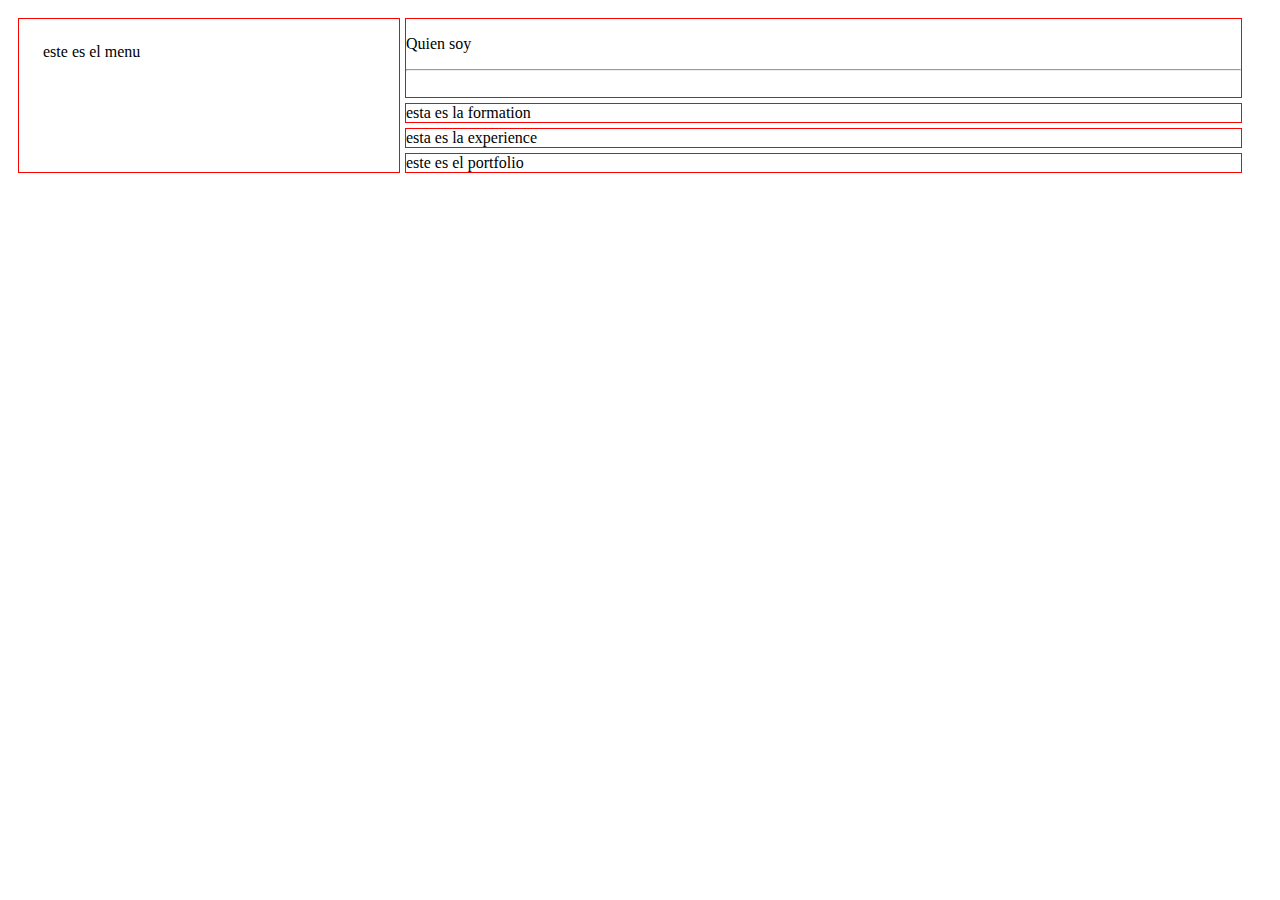
==== CV/index.html @ 35795596 "Inicio CV" ====
<!DOCTYPE html>
<html lang="en">
<head>
    <meta charset="UTF-8">
    <meta name="viewport" content="width=device-width, initial-scale=1.0">
    <meta http-equiv="X-UA-Compatible" content="ie=edge">
    <link rel="stylesheet" href="css/estilos.css">
    <title>Hoja de vida</title>
</head>
<body>
    <div class="container">
        <div class="item menu">este es el menu</div>
        <div class="item description">
            <p>Quien soy</p>
            <hr></br>
        </div>
        <div class="item formation">esta es la formation</div>
        <div class="item experience">esta es la experience</div>
        <div class="item portfolio">este es el portfolio</div>
    </div>
</body>
</html>
---- CV/css/estilos.css ----
.container {
    display: grid;
    grid-gap: 5px;
    height: 100hv;
    grid-template: "menu description description description"
                   "menu formation formation formation" 
                   "menu experience experience experience"
                   "menu portfolio portfolio portfolio";
    padding: 10px;
}

.menu {
    grid-area: menu;
    border: 1px solid red;
    padding: 1.5em;
}

.description {
    grid-area: description;
    border: 1px solid red;
    
}

.formation {
    grid-area: formation;
    border: 1px solid red;
}

.experience {
    grid-area: experience;
    border: 1px solid red;
}

.portfolio {
    grid-area: portfolio;
    border: 1px solid red;
}

.description,
.formation,
.experience,
.portfolio {
    margin-right: 20px;
    /* padding: 1em; */
}
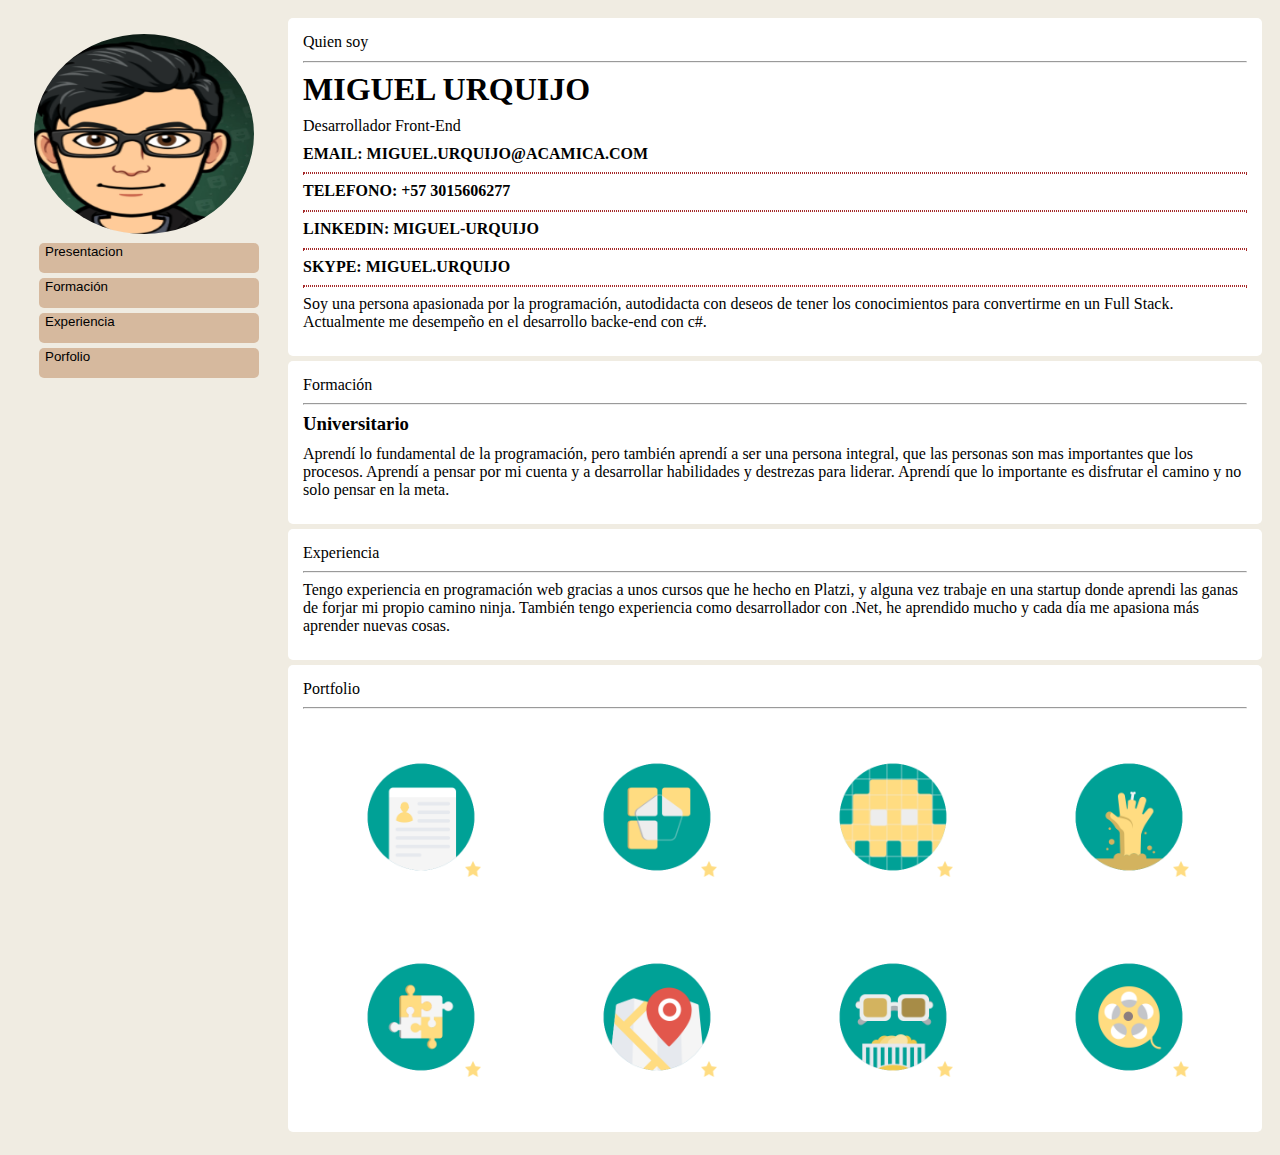
==== commit 832c76e4: "Ajuste implementacion CV" ====
--- a/CV/index.html
+++ b/CV/index.html
@@ -1,5 +1,6 @@
 <!DOCTYPE html>
 <html lang="en">
+
 <head>
     <meta charset="UTF-8">
     <meta name="viewport" content="width=device-width, initial-scale=1.0">
@@ -7,16 +8,88 @@
     <link rel="stylesheet" href="css/estilos.css">
     <title>Hoja de vida</title>
 </head>
+
 <body>
     <div class="container">
-        <div class="item menu">este es el menu</div>
-        <div class="item description">
+        <div class="item menu">
+            <img class="image" src="imgs/me.png" height="200px" width="220px" alt="">
+            <button class="button presentation">
+                <p>Presentacion</p>
+            </button>
+            <button class="button">
+                <p>Formación</p>
+            </button>
+            <button class="button">
+                <p>Experiencia</p>
+            </button>
+            <button class="button">
+                <p>Porfolio</p>
+            </button>
+        </div>
+        <div class="item">
             <p>Quien soy</p>
-            <hr></br>
+            <hr>
+            <h1>MIGUEL URQUIJO</h1>
+            <p>Desarrollador Front-End</p>
+            <h4>EMAIL: MIGUEL.URQUIJO@ACAMICA.COM</h4>
+            <hr class="hr-punto">
+
+            <h4>TELEFONO: +57 3015606277</h4>
+            <hr class="hr-punto">
+            <h4>LINKEDIN: MIGUEL-URQUIJO</h4>
+            <hr class="hr-punto">
+            <h4>SKYPE: MIGUEL.URQUIJO</h4>
+            <hr class="hr-punto">
+            <P>Soy una persona apasionada por la programación, autodidacta con deseos de tener los conocimientos para
+                convertirme en un
+                Full Stack. Actualmente me desempeño en el desarrollo backe-end con c#.
+            </P>
+
         </div>
-        <div class="item formation">esta es la formation</div>
-        <div class="item experience">esta es la experience</div>
-        <div class="item portfolio">este es el portfolio</div>
+        <div class="item">
+            <p>Formación</p>
+            <hr>
+            <h3>
+                Universitario
+            </h3>
+            <p>
+                Aprendí lo fundamental de la programación, pero también aprendí a ser una persona integral, que las
+                personas son mas
+                importantes que los procesos.
+                Aprendí a pensar por mi cuenta y a desarrollar habilidades y destrezas para liderar.
+                Aprendí que lo importante es disfrutar el camino y no solo pensar en la meta.
+            </p>
+        </div>
+        <div class="item">
+            <p>
+                Experiencia
+            </p>
+            <hr>
+            <p>
+                Tengo experiencia en programación web gracias a unos cursos que he hecho en Platzi, y alguna vez trabaje
+                en una startup donde aprendi
+                las ganas de forjar mi propio camino ninja.
+
+                También tengo experiencia como desarrollador con .Net, he aprendido mucho y cada día me apasiona más
+                aprender nuevas cosas.
+            </p>
+        </div>
+        <div class="item">
+            <p>Portfolio</p>
+            <hr>
+            <div class="portfolio-image">
+                <img class="image cv" src="imgs/cv-icon.png" alt="">
+                <img class="image rompecabezas" src="imgs/rompecabezas-icon.png" alt="">
+                <img class="image pixel" src="imgs/pixel-art-icon.png" alt="">
+                <img class="image zombie" src="imgs/ciudad-zombie-icon.png" alt="">
+                <img class="image recargado" src="imgs/recargado-icon.png" alt="">
+                <img class="image mapa" src="imgs/mapa-interactivo-icon.png" alt="">
+                <img class="image peli" src="imgs/peli-vs-peli-icon.png" alt="">
+                <img class="image veo" src="imgs/que-veo-icon.png" alt="">
+            </div>
+
+        </div>
     </div>
 </body>
+
 </html>--- a/CV/css/estilos.css
+++ b/CV/css/estilos.css
@@ -1,45 +1,136 @@
+body {
+    background-color:#f0ece2;
+}
 .container {
     display: grid;
     grid-gap: 5px;
     height: 100hv;
-    grid-template: "menu description description description"
+    /* grid-template: "menu description description description"
                    "menu formation formation formation" 
                    "menu experience experience experience"
-                   "menu portfolio portfolio portfolio";
+                   "menu portfolio portfolio portfolio"; */
+    grid-template: repeat(4, auto) / 265px 1fr;
     padding: 10px;
 }
 
+.item {
+    padding: 15px;
+    background-color: white;
+    border-radius: 5px;
+}
 .menu {
     grid-area: menu;
-    border: 1px solid red;
-    padding: 1.5em;
+    padding: 1em;
+    display: inline-block;
+    justify-content: center;  
+    background-color: unset;  
 }
 
-.description {
-    grid-area: description;
-    border: 1px solid red;
-    
+.item:nth-child(1) {
+    grid-column-start: 1;
+    grid-column-end: 2;
+    grid-row-start: 1;
 }
 
-.formation {
-    grid-area: formation;
-    border: 1px solid red;
+.item:nth-child(2) {
+    grid-column-start: 2;
+    grid-column-end: 4;
+    grid-row-start: 1;
+    grid-row-end: 2;
 }
 
-.experience {
-    grid-area: experience;
-    border: 1px solid red;
+.item:nth-child(3) {
+    grid-column-start: 2;
+    grid-column-end: 4;
+    grid-row-start: 2;
+    grid-row-end: 3;
 }
 
-.portfolio {
-    grid-area: portfolio;
-    border: 1px solid red;
+.item:nth-child(4) {
+    grid-column-start: 2;
+    grid-column-end: 4;
+    grid-row-start: 3;
+    grid-row-end: 4;
 }
 
-.description,
-.formation,
-.experience,
-.portfolio {
-    margin-right: 20px;
-    /* padding: 1em; */
+.item:nth-child(5) {
+    grid-column-start: 2;
+    grid-column-end: 4;
+    grid-row-start: 4;
+    grid-row-end: 5;
+    justify-content: center;
+    box-sizing: content-box;
+}
+
+.image {
+    border-radius: 50%;
+}
+
+.portfolio-image img {
+    width: 200px;
+    height: 200px;
+}
+
+.portfolio-image {
+    display: grid;
+    grid-template: "image1 image2 image3 image4"
+                   "image5 image6 image7 image8";
+    justify-items: center;
+}
+
+.image cv {
+    grid-area: image1;
+}
+.image rompecabezas {
+    grid-area: image2;
+}
+.image pixel {
+    grid-area: image3;
+}
+.image zombie {
+    grid-area: image4;
+}
+.image recargado {
+    grid-area: image5;
+}
+.image mapa {
+    grid-area: image6;
+}
+.image peli {
+    grid-area: image7;
+}
+.image veo {
+    grid-area: image8;
+}
+
+
+.button {
+    display: flex;
+    margin: 5px;
+    border: none;
+    width: 220px;
+    border-radius: 5px;
+    cursor: pointer;
+    height: 30px;
+    background-color: #d6b99e;
+}
+
+.button p {
+    text-align: center;
+    margin: 0;
+}
+
+h1,
+h2,
+h3,
+h4,
+h5,
+h6,
+p {
+    margin: 0 0 .6rem 0;
+}
+
+.hr-punto  {
+    border-style: dotted;
+    color: brown;
 }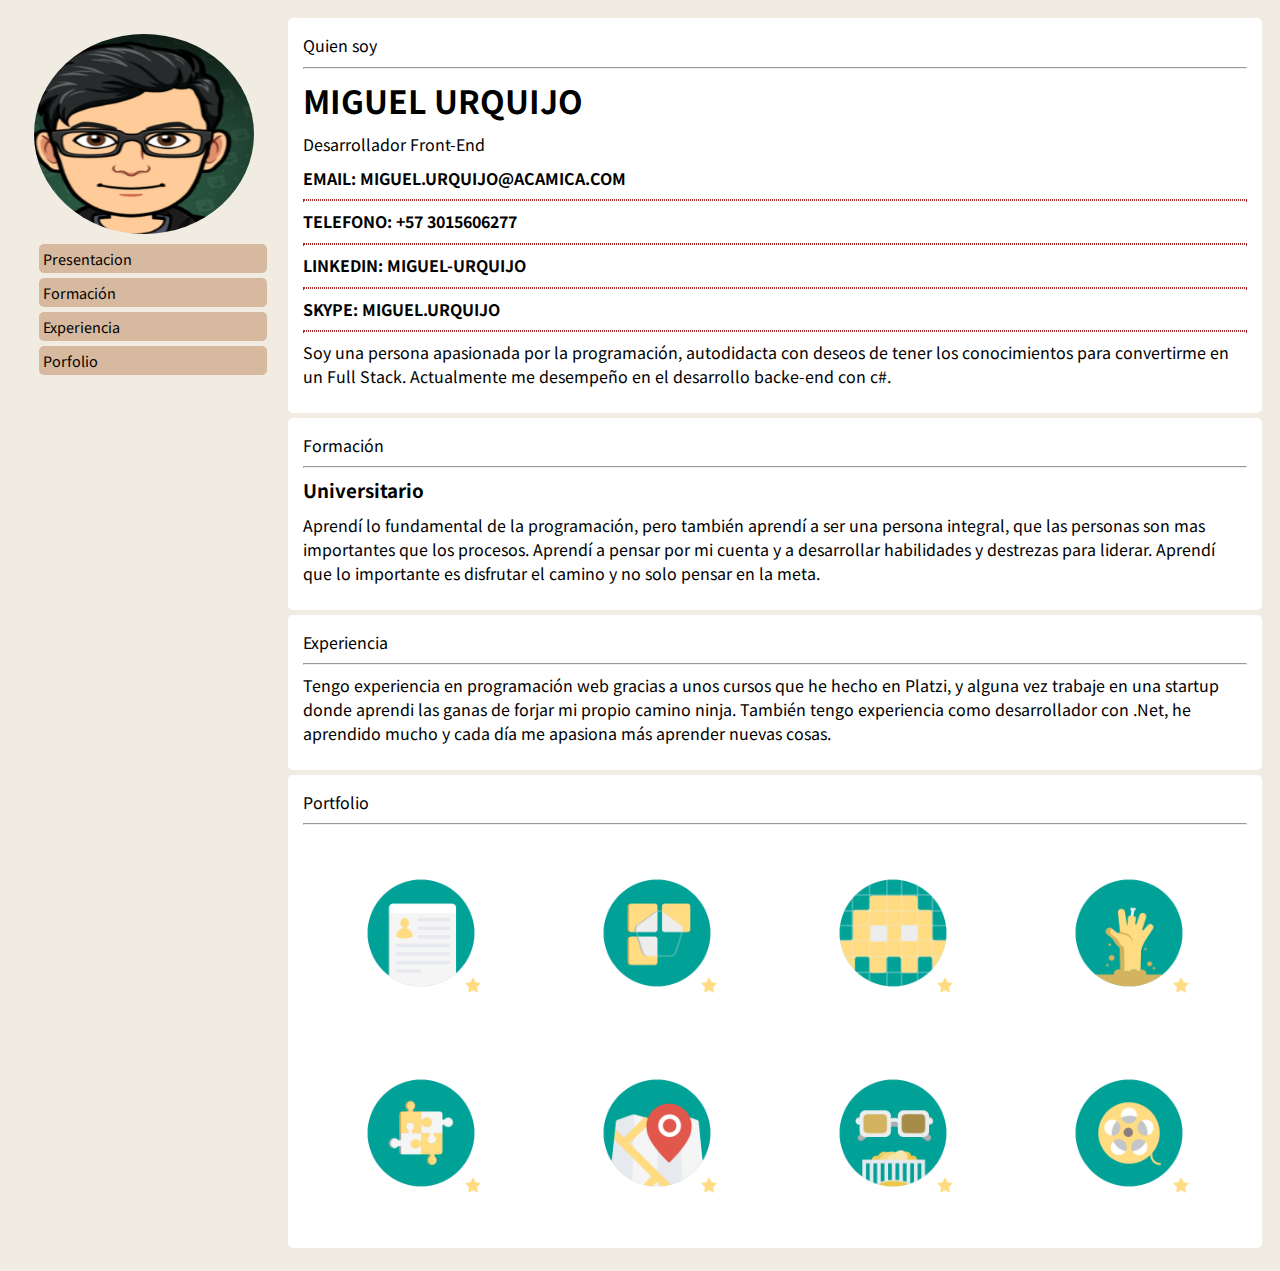
==== commit 969c6c41: "Ajuste botones a links" ====
--- a/CV/index.html
+++ b/CV/index.html
@@ -6,6 +6,7 @@
     <meta name="viewport" content="width=device-width, initial-scale=1.0">
     <meta http-equiv="X-UA-Compatible" content="ie=edge">
     <link rel="stylesheet" href="css/estilos.css">
+    <link href="https://fonts.googleapis.com/css?family=Noto+Sans+HK&display=swap" rel="stylesheet">
     <title>Hoja de vida</title>
 </head>
 
@@ -13,20 +14,21 @@
     <div class="container">
         <div class="item menu">
             <img class="image" src="imgs/me.png" height="200px" width="220px" alt="">
-            <button class="button presentation">
+            
+            <a class="button" href="#presentacion">
                 <p>Presentacion</p>
-            </button>
-            <button class="button">
+            </a>
+            <a class="button" href="#formacion">
                 <p>Formación</p>
-            </button>
-            <button class="button">
+            </a>
+            <a class="button" href="#experiencia">
                 <p>Experiencia</p>
-            </button>
-            <button class="button">
+            </a>
+            <a class="button" href="#portfolio">
                 <p>Porfolio</p>
-            </button>
+            </a>
         </div>
-        <div class="item">
+        <div class="item" id="presentacion">
             <p>Quien soy</p>
             <hr>
             <h1>MIGUEL URQUIJO</h1>
@@ -46,7 +48,7 @@
             </P>
 
         </div>
-        <div class="item">
+        <div class="item" id="formacion">
             <p>Formación</p>
             <hr>
             <h3>
@@ -60,7 +62,7 @@
                 Aprendí que lo importante es disfrutar el camino y no solo pensar en la meta.
             </p>
         </div>
-        <div class="item">
+        <div class="item" id="experiencia">
             <p>
                 Experiencia
             </p>
@@ -74,7 +76,7 @@
                 aprender nuevas cosas.
             </p>
         </div>
-        <div class="item">
+        <div class="item" id="portfolio">
             <p>Portfolio</p>
             <hr>
             <div class="portfolio-image">
--- a/CV/css/estilos.css
+++ b/CV/css/estilos.css
@@ -1,5 +1,6 @@
 body {
     background-color:#f0ece2;
+    font-family: 'Noto Sans HK', sans-serif;
 }
 .container {
     display: grid;
@@ -113,11 +114,22 @@
     cursor: pointer;
     height: 30px;
     background-color: #d6b99e;
+    height: inherit;
+    padding: 4px;
+    text-decoration: none;
+    color: black;
 }
 
 .button p {
     text-align: center;
     margin: 0;
+    font-size: .9rem;
+}
+
+.presentation {
+
+
+    
 }
 
 h1,
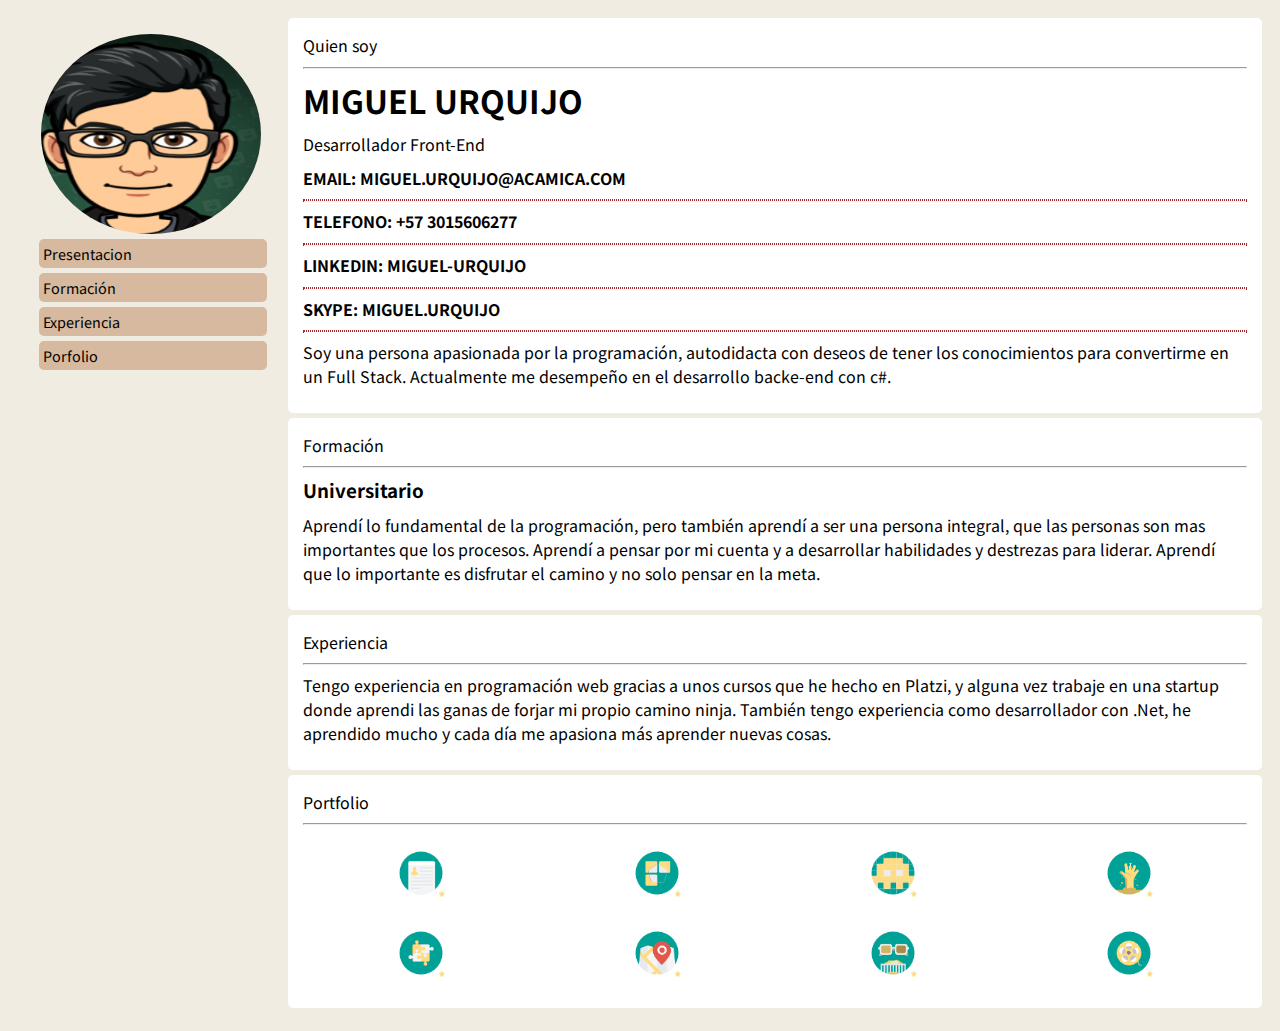
==== commit cb4cd60f: "Responsive-design" ====
--- a/CV/index.html
+++ b/CV/index.html
@@ -13,7 +13,9 @@
 <body>
     <div class="container">
         <div class="item menu">
-            <img class="image" src="imgs/me.png" height="200px" width="220px" alt="">
+            <div class="image-menu">
+                <img class="image" src="imgs/me.png" height="200px" width="220px" alt="">
+            </div>
             
             <a class="button" href="#presentacion">
                 <p>Presentacion</p>
--- a/CV/css/estilos.css
+++ b/CV/css/estilos.css
@@ -6,10 +6,6 @@
     display: grid;
     grid-gap: 5px;
     height: 100hv;
-    /* grid-template: "menu description description description"
-                   "menu formation formation formation" 
-                   "menu experience experience experience"
-                   "menu portfolio portfolio portfolio"; */
     grid-template: repeat(4, auto) / 265px 1fr;
     padding: 10px;
 }
@@ -67,9 +63,15 @@
     border-radius: 50%;
 }
 
+.image-menu {
+    display: flex;
+    justify-content: center;
+    align-items: center;
+}
+
 .portfolio-image img {
-    width: 200px;
-    height: 200px;
+    width: 5rem;
+    height: 5rem;
 }
 
 .portfolio-image {
@@ -77,6 +79,7 @@
     grid-template: "image1 image2 image3 image4"
                    "image5 image6 image7 image8";
     justify-items: center;
+
 }
 
 .image cv {
@@ -126,12 +129,6 @@
     font-size: .9rem;
 }
 
-.presentation {
-
-
-    
-}
-
 h1,
 h2,
 h3,
@@ -145,4 +142,119 @@
 .hr-punto  {
     border-style: dotted;
     color: brown;
+}
+
+@media screen and (max-width: 1024px){
+    h1 {
+        font-size: 1.5em;
+    }
+
+    h4 {
+        font-size: 1em;
+    }
+}
+
+
+@media screen and (max-width: 767px){
+    h1 {
+        font-size: 1.2em;
+    }
+
+    h4 {
+        font-size: .8em;
+    }
+    p {
+        font-size: .8em;
+    }
+
+    .container {
+        grid-template: repeat(4, auto) / 40% 60%;
+    }
+
+    .image {
+        border-radius: 50%;
+        width: 150px;
+        height: 150px;
+        justify-items: center;
+    }
+
+    .button{
+        width: auto;
+    }   
+
+    .portfolio-image {
+        display: grid;
+        grid-template: "image1 image2" 
+                        "image3 image4"
+                       "image5 image6"
+                        "image7 image8";
+        justify-items: center;
+    
+    }
+
+    .button p {
+        text-align: center;
+        margin: 0;
+        font-size: .5rem;
+    }
+
+    .image {
+        width: 7em;
+        height: 7em;
+        position: center;
+    }
+
+}
+
+@media screen and (max-width: 424px) {
+    h1 {
+        font-size: .9em;
+    }
+
+    h4 {
+        font-size: .2em;
+        box-sizing: content-box
+    }
+
+    h3 {
+        font-size: .5em;
+    }
+
+    p {
+        font-size: .5em;
+    }
+
+    .portfolio-image {
+        display: grid;
+        grid-template: "image1"
+                        "image2" 
+                        "image3"
+                        "image4"
+                       "image5"
+                       "image6"
+                        "image7"
+                        "image8";
+        justify-items: center;
+    }
+
+    .portfolio-image img {
+        width: 2rem;
+        height: 2rem;
+    }
+
+    .button p {
+        text-align: center;
+        margin: 0;
+        font-size: .5rem;
+    }
+
+    .image {
+        width: 5em;
+        height: 5em;
+        position: center;
+    }
+
+    .button {
+        width: auto;
+    }
 }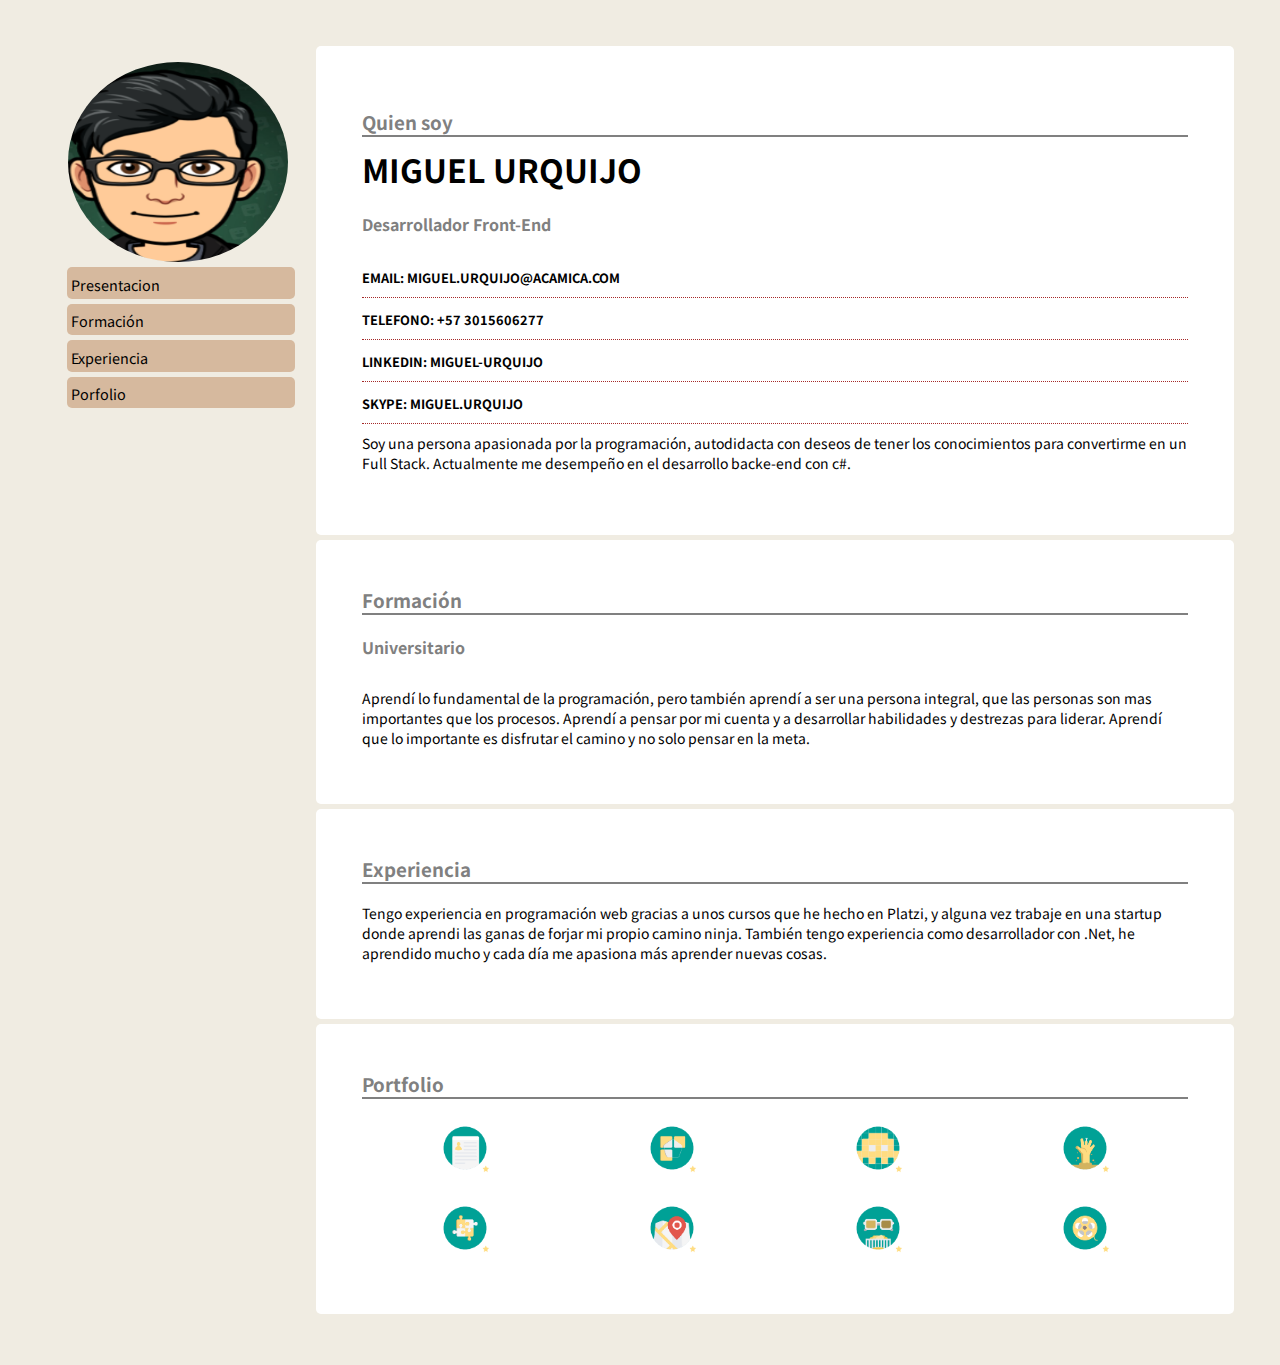
==== commit 2eef981e: "Ajuste perspectiva y colores" ====
--- a/CV/index.html
+++ b/CV/index.html
@@ -16,7 +16,7 @@
             <div class="image-menu">
                 <img class="image" src="imgs/me.png" height="200px" width="220px" alt="">
             </div>
-            
+
             <a class="button" href="#presentacion">
                 <p>Presentacion</p>
             </a>
@@ -31,31 +31,43 @@
             </a>
         </div>
         <div class="item" id="presentacion">
-            <p>Quien soy</p>
-            <hr>
-            <h1>MIGUEL URQUIJO</h1>
-            <p>Desarrollador Front-End</p>
-            <h4>EMAIL: MIGUEL.URQUIJO@ACAMICA.COM</h4>
-            <hr class="hr-punto">
-
-            <h4>TELEFONO: +57 3015606277</h4>
-            <hr class="hr-punto">
-            <h4>LINKEDIN: MIGUEL-URQUIJO</h4>
-            <hr class="hr-punto">
-            <h4>SKYPE: MIGUEL.URQUIJO</h4>
-            <hr class="hr-punto">
-            <P>Soy una persona apasionada por la programación, autodidacta con deseos de tener los conocimientos para
-                convertirme en un
-                Full Stack. Actualmente me desempeño en el desarrollo backe-end con c#.
-            </P>
+            <ul>
+                <li class="sin_estilo">
+                    <h3>Quien soy</h3>
+                </li>
+                <li>
+                    <h1>MIGUEL URQUIJO</h1>
+                </li>
+                <li>
+                    <h4>Desarrollador Front-End</h4>
+                </li>
+                <li class="estilo">
+                    <h6>EMAIL: MIGUEL.URQUIJO@ACAMICA.COM</h6>
+                </li>
+                <li class="estilo">
+                    <h6>TELEFONO: +57 3015606277</h6>
+                </li>
+                <li class="estilo">
+                    <h6>LINKEDIN: MIGUEL-URQUIJO</h6>
+                </li>
+                <li class="estilo">
+                    <h6>SKYPE: MIGUEL.URQUIJO</h6>
+                </li>
+                <li class="sin_estilo">
+                    <P>Soy una persona apasionada por la programación, autodidacta con deseos de tener los conocimientos
+                        para
+                        convertirme en un
+                        Full Stack. Actualmente me desempeño en el desarrollo backe-end con c#.
+                    </P>
+                </li>
+            </ul>
 
         </div>
         <div class="item" id="formacion">
-            <p>Formación</p>
-            <hr>
-            <h3>
+            <h3>Formación</h3>
+            <h4>
                 Universitario
-            </h3>
+            </h4>
             <p>
                 Aprendí lo fundamental de la programación, pero también aprendí a ser una persona integral, que las
                 personas son mas
@@ -65,10 +77,7 @@
             </p>
         </div>
         <div class="item" id="experiencia">
-            <p>
-                Experiencia
-            </p>
-            <hr>
+            <h3> Experiencia </h3>
             <p>
                 Tengo experiencia en programación web gracias a unos cursos que he hecho en Platzi, y alguna vez trabaje
                 en una startup donde aprendi
@@ -79,17 +88,16 @@
             </p>
         </div>
         <div class="item" id="portfolio">
-            <p>Portfolio</p>
-            <hr>
+            <h3>Portfolio</h3>
             <div class="portfolio-image">
-                <img class="image cv" src="imgs/cv-icon.png" alt="">
-                <img class="image rompecabezas" src="imgs/rompecabezas-icon.png" alt="">
-                <img class="image pixel" src="imgs/pixel-art-icon.png" alt="">
-                <img class="image zombie" src="imgs/ciudad-zombie-icon.png" alt="">
-                <img class="image recargado" src="imgs/recargado-icon.png" alt="">
-                <img class="image mapa" src="imgs/mapa-interactivo-icon.png" alt="">
-                <img class="image peli" src="imgs/peli-vs-peli-icon.png" alt="">
-                <img class="image veo" src="imgs/que-veo-icon.png" alt="">
+                <img class="image cv" title="cv" src="imgs/cv-icon.png" alt="">
+                <img class="image rompecabezas" title="rompecabezas" src="imgs/rompecabezas-icon.png" alt="">
+                <img class="image pixel" title="pixel" src="imgs/pixel-art-icon.png" alt="">
+                <img class="image zombie" title="zombie" src="imgs/ciudad-zombie-icon.png" alt="">
+                <img class="image recargado" title="recargado" src="imgs/recargado-icon.png" alt="">
+                <img class="image mapa" title="mapa" src="imgs/mapa-interactivo-icon.png" alt="">
+                <img class="image peli" title="peli" src="imgs/peli-vs-peli-icon.png" alt="">
+                <img class="image veo" title="que veo" src="imgs/que-veo-icon.png" alt="">
             </div>
 
         </div>
--- a/CV/css/estilos.css
+++ b/CV/css/estilos.css
@@ -7,14 +7,15 @@
     grid-gap: 5px;
     height: 100hv;
     grid-template: repeat(4, auto) / 265px 1fr;
-    padding: 10px;
+    padding: 3%;
 }
 
 .item {
-    padding: 15px;
+    padding: 5%;
     background-color: white;
     border-radius: 5px;
 }
+
 .menu {
     grid-area: menu;
     padding: 1em;
@@ -79,7 +80,7 @@
     grid-template: "image1 image2 image3 image4"
                    "image5 image6 image7 image8";
     justify-items: center;
-
+ perspective: 1000px;
 }
 
 .image cv {
@@ -129,6 +130,47 @@
     font-size: .9rem;
 }
 
+ul {
+    list-style: none;
+    padding: 0;
+}
+
+.estilo {
+    border-bottom: 1px dotted brown;
+}
+
+.sin_estilo {
+    border: none;
+}
+
+h3 {
+    color: gray;
+    border-bottom: 2px solid gray; 
+}
+
+h4 {
+    color: gray;
+    padding: 10px 0 10px 0;
+}
+
+h6 {
+    font-size: .8em;
+    padding-top: 1.5%;
+}
+
+p {
+    padding-top: 1.2%; 
+    font-size: 14px;
+}
+
+ a:hover {
+    background: wheat;
+ }
+ 
+.image:hover {
+    transform: translateZ(50px);
+}
+
 h1,
 h2,
 h3,
@@ -139,10 +181,6 @@
     margin: 0 0 .6rem 0;
 }
 
-.hr-punto  {
-    border-style: dotted;
-    color: brown;
-}
 
 @media screen and (max-width: 1024px){
     h1 {
@@ -196,6 +234,7 @@
         text-align: center;
         margin: 0;
         font-size: .5rem;
+        padding: 1%;
     }
 
     .image {
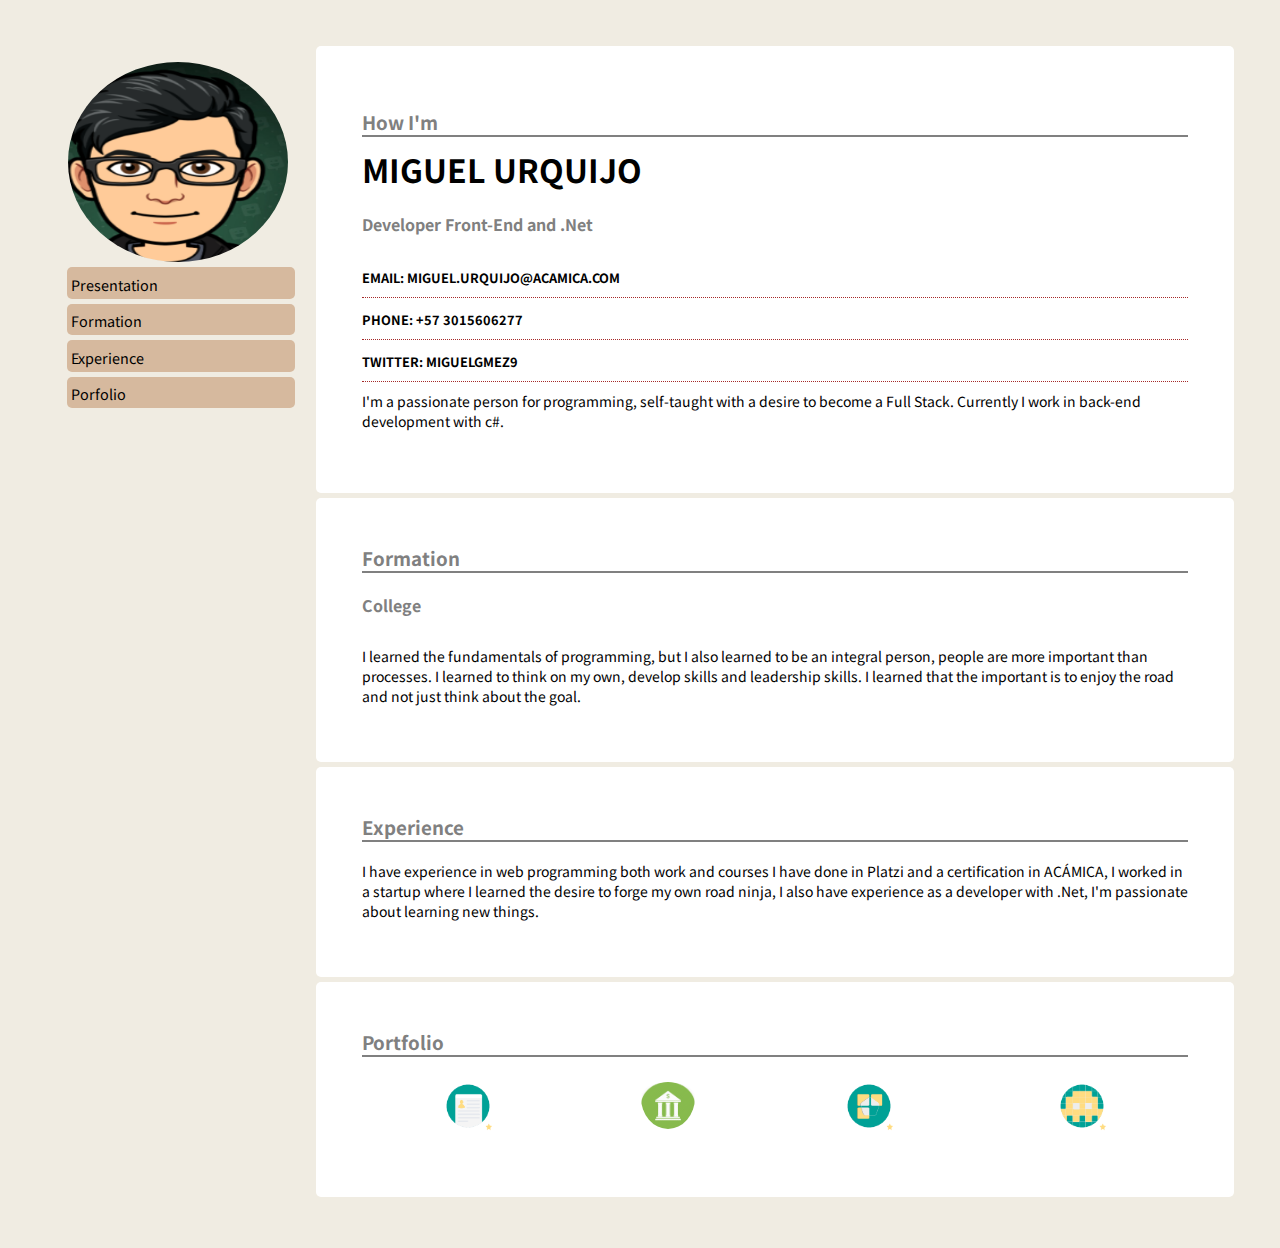
==== commit c88c3cc2: "update to English" ====
--- a/CV/index.html
+++ b/CV/index.html
@@ -7,97 +7,104 @@
     <meta http-equiv="X-UA-Compatible" content="ie=edge">
     <link rel="stylesheet" href="css/estilos.css">
     <link href="https://fonts.googleapis.com/css?family=Noto+Sans+HK&display=swap" rel="stylesheet">
-    <title>Hoja de vida</title>
+    <title>CV</title>
 </head>
 
 <body>
     <div class="container">
-        <div class="item menu">
+        <div class="item menu fadeLeft">
             <div class="image-menu">
                 <img class="image" src="imgs/me.png" height="200px" width="220px" alt="">
             </div>
 
             <a class="button" href="#presentacion">
-                <p>Presentacion</p>
+                <p>Presentation</p>
             </a>
             <a class="button" href="#formacion">
-                <p>Formación</p>
+                <p>Formation</p>
             </a>
             <a class="button" href="#experiencia">
-                <p>Experiencia</p>
+                <p>Experience</p>
             </a>
             <a class="button" href="#portfolio">
                 <p>Porfolio</p>
             </a>
         </div>
-        <div class="item" id="presentacion">
+        <div class="item fadeRight" id="presentacion">
             <ul>
                 <li class="sin_estilo">
-                    <h3>Quien soy</h3>
+                    <h3>How I'm</h3>
                 </li>
                 <li>
                     <h1>MIGUEL URQUIJO</h1>
                 </li>
                 <li>
-                    <h4>Desarrollador Front-End</h4>
+                    <h4>Developer Front-End and .Net</h4>
                 </li>
                 <li class="estilo">
                     <h6>EMAIL: MIGUEL.URQUIJO@ACAMICA.COM</h6>
                 </li>
                 <li class="estilo">
-                    <h6>TELEFONO: +57 3015606277</h6>
+                    <h6>PHONE: +57 3015606277</h6>
                 </li>
                 <li class="estilo">
-                    <h6>LINKEDIN: MIGUEL-URQUIJO</h6>
-                </li>
-                <li class="estilo">
-                    <h6>SKYPE: MIGUEL.URQUIJO</h6>
+                    <h6>TWITTER: MIGUELGMEZ9</h6>
                 </li>
                 <li class="sin_estilo">
-                    <P>Soy una persona apasionada por la programación, autodidacta con deseos de tener los conocimientos
-                        para
-                        convertirme en un
-                        Full Stack. Actualmente me desempeño en el desarrollo backe-end con c#.
+                    <P>
+                        I'm a passionate person for programming, self-taught with a desire to become a Full Stack. Currently I work in back-end development with c#.
                     </P>
                 </li>
             </ul>
 
         </div>
-        <div class="item" id="formacion">
-            <h3>Formación</h3>
+        <div class="item fadeRight" id="formacion">
+            <h3>Formation</h3>
             <h4>
-                Universitario
+                College
             </h4>
             <p>
-                Aprendí lo fundamental de la programación, pero también aprendí a ser una persona integral, que las
-                personas son mas
-                importantes que los procesos.
-                Aprendí a pensar por mi cuenta y a desarrollar habilidades y destrezas para liderar.
-                Aprendí que lo importante es disfrutar el camino y no solo pensar en la meta.
+                I learned the fundamentals of programming, but I also learned to be an integral person, people are more important than processes. I learned to think on my own, develop skills and leadership skills. I learned that the important is to enjoy the road and
+                not just think about the goal.
             </p>
         </div>
-        <div class="item" id="experiencia">
-            <h3> Experiencia </h3>
+        <div class="item fadeRight" id="experiencia">
+            <h3> Experience </h3>
             <p>
-                Tengo experiencia en programación web gracias a unos cursos que he hecho en Platzi, y alguna vez trabaje
-                en una startup donde aprendi
-                las ganas de forjar mi propio camino ninja.
-
-                También tengo experiencia como desarrollador con .Net, he aprendido mucho y cada día me apasiona más
-                aprender nuevas cosas.
+                I have experience in web programming both work and courses I have done in Platzi and a certification in ACÁMICA, I worked in a startup where I learned the desire to forge my own road ninja, I also have experience as a developer with .Net, I'm passionate
+                about learning new things.
             </p>
         </div>
-        <div class="item" id="portfolio">
+        <div class="item fadeRight" id="portfolio">
             <h3>Portfolio</h3>
             <div class="portfolio-image">
-                <img class="image cv" title="cv" src="imgs/cv-icon.png" alt="">
-                <img class="image rompecabezas" title="rompecabezas" src="imgs/rompecabezas-icon.png" alt="">
-                <img class="image pixel" title="pixel" src="imgs/pixel-art-icon.png" alt="">
-                <img class="image zombie" title="zombie" src="imgs/ciudad-zombie-icon.png" alt="">
-                <img class="image recargado" title="recargado" src="imgs/recargado-icon.png" alt="">
-                <img class="image mapa" title="mapa" src="imgs/mapa-interactivo-icon.png" alt="">
-                <img class="image peli" title="peli" src="imgs/peli-vs-peli-icon.png" alt="">
-                <img class="image veo" title="que veo" src="imgs/que-veo-icon.png" alt="">
+                <a href="https://mikef123.github.io/Portafolio/" target="_blank">
+                    <img class="image cv" title="cv" src="imgs/cv-icon.png" alt="">
+                </a>
+                <a href="https://mikef123.github.io/HomeBanking/" target="_blank">
+                    <img class="image banking" title="homeBanking" src="imgs/banking.png" alt="">
+                </a>
+                <a href="https://mikef123.github.io/rompecabezas/" target="_blank">
+                    <img class="image rompecabezas" title="rompecabezas" src="imgs/rompecabezas-icon.png" alt="">
+                </a>
+                <a href="https://mikef123.github.io/pixelArt/" target="_blank">
+                    <img class="image pixel" title="pixel" src="imgs/pixel-art-icon.png" alt="">
+                </a>
+                <!-- <a href="https://mikef123.github.io/Portafolio/" target="_blank">
+                    <img class="image zombie" title="zombie" src="imgs/ciudad-zombie-icon.png" alt="">
+                </a>
+                <a href="https://mikef123.github.io/Portafolio/" target="_blank">
+                    <img class="image recargado" title="recargado" src="imgs/recargado-icon.png" alt="">
+                </a>
+                <a href="https://mikef123.github.io/Portafolio/" target="_blank">
+                    <img class="image mapa" title="mapa" src="imgs/mapa-interactivo-icon.png" alt="">
+                </a>
+                <a href="https://mikef123.github.io/Portafolio/" target="_blank">
+                    <img class="image peli" title="peli" src="imgs/peli-vs-peli-icon.png" alt="">
+                </a>
+                <a href="https://mikef123.github.io/Portafolio/" target="_blank">
+                    <img class="image veo" title="que veo" src="imgs/que-veo-icon.png" alt="">
+                </a> -->
             </div>
 
         </div>
--- a/CV/css/estilos.css
+++ b/CV/css/estilos.css
@@ -1,7 +1,8 @@
 body {
-    background-color:#f0ece2;
+    background-color: #f0ece2;
     font-family: 'Noto Sans HK', sans-serif;
 }
+
 .container {
     display: grid;
     grid-gap: 5px;
@@ -20,8 +21,8 @@
     grid-area: menu;
     padding: 1em;
     display: inline-block;
-    justify-content: center;  
-    background-color: unset;  
+    justify-content: center;
+    background-color: unset;
 }
 
 .item:nth-child(1) {
@@ -77,37 +78,50 @@
 
 .portfolio-image {
     display: grid;
-    grid-template: "image1 image2 image3 image4"
-                   "image5 image6 image7 image8";
+    grid-template: "image1 image2 image3 image4" "image5 image6 image7 image8";
     justify-items: center;
- perspective: 1000px;
+    perspective: 1000px;
 }
 
 .image cv {
     grid-area: image1;
 }
+
+.image banking {
+    grid-area: image2;
+}
+
 .image rompecabezas {
-    grid-area: image2;
-}
+    grid-area: image3;
+}
+
 .image pixel {
-    grid-area: image3;
-}
+    grid-area: image4;
+}
+
 .image zombie {
-    grid-area: image4;
-}
+    grid-area: image5;
+}
+
 .image recargado {
-    grid-area: image5;
-}
+    grid-area: image6;
+}
+
 .image mapa {
-    grid-area: image6;
-}
+    grid-area: image7;
+}
+
 .image peli {
-    grid-area: image7;
-}
+    grid-area: image8;
+}
+
 .image veo {
     grid-area: image8;
 }
 
+.item a:hover {
+    background-color: transparent;
+}
 
 .button {
     display: flex;
@@ -145,7 +159,7 @@
 
 h3 {
     color: gray;
-    border-bottom: 2px solid gray; 
+    border-bottom: 2px solid gray;
 }
 
 h4 {
@@ -159,14 +173,22 @@
 }
 
 p {
-    padding-top: 1.2%; 
+    padding-top: 1.2%;
     font-size: 14px;
 }
 
- a:hover {
+.image.banking {
+    height: 47px;
+    width: 54px;
+    justify-items: center;
+    align-items: center;
+    padding-top: 16px;
+}
+
+a:hover {
     background: wheat;
- }
- 
+}
+
 .image:hover {
     transform: translateZ(50px);
 }
@@ -181,118 +203,122 @@
     margin: 0 0 .6rem 0;
 }
 
-
-@media screen and (max-width: 1024px){
+.fadeLeft {
+    animation-duration: 4s;
+    animation-fill-mode: both;
+    animation-name: fadeLeft;
+}
+
+@keyframes fadeLeft {
+    from {
+        opacity: 0;
+        transform: translate3d(-100%, 0, 0)
+    }
+    to {
+        opacity: 1;
+        transform: translate3d(0, 0, 0)
+    }
+}
+
+.fadeRight {
+    animation-duration: 4s;
+    animation-fill-mode: both;
+    animation-name: fadeRight;
+}
+
+@keyframes fadeRight {
+    from {
+        opacity: 0;
+        transform: translate3d(200%, 0, 0)
+    }
+    to {
+        opacity: 1;
+        transform: translate3d(0, 0, 0)
+    }
+}
+
+@media screen and (max-width: 1024px) {
     h1 {
         font-size: 1.5em;
     }
-
     h4 {
         font-size: 1em;
     }
 }
 
-
-@media screen and (max-width: 767px){
+@media screen and (max-width: 767px) {
     h1 {
         font-size: 1.2em;
     }
-
     h4 {
         font-size: .8em;
     }
     p {
         font-size: .8em;
     }
-
     .container {
         grid-template: repeat(4, auto) / 40% 60%;
     }
-
     .image {
         border-radius: 50%;
         width: 150px;
         height: 150px;
         justify-items: center;
     }
-
-    .button{
+    .button {
         width: auto;
-    }   
-
+    }
     .portfolio-image {
         display: grid;
-        grid-template: "image1 image2" 
-                        "image3 image4"
-                       "image5 image6"
-                        "image7 image8";
+        grid-template: "image1 image2" "image3 image4" "image5 image6" "image7 image8";
         justify-items: center;
-    
-    }
-
+    }
     .button p {
         text-align: center;
         margin: 0;
         font-size: .5rem;
         padding: 1%;
     }
-
     .image {
         width: 7em;
         height: 7em;
         position: center;
     }
-
 }
 
 @media screen and (max-width: 424px) {
     h1 {
         font-size: .9em;
     }
-
     h4 {
         font-size: .2em;
         box-sizing: content-box
     }
-
     h3 {
         font-size: .5em;
     }
-
     p {
         font-size: .5em;
     }
-
     .portfolio-image {
         display: grid;
-        grid-template: "image1"
-                        "image2" 
-                        "image3"
-                        "image4"
-                       "image5"
-                       "image6"
-                        "image7"
-                        "image8";
+        grid-template: "image1" "image2" "image3" "image4" "image5" "image6" "image7" "image8";
         justify-items: center;
     }
-
     .portfolio-image img {
         width: 2rem;
         height: 2rem;
     }
-
     .button p {
         text-align: center;
         margin: 0;
         font-size: .5rem;
     }
-
     .image {
         width: 5em;
         height: 5em;
         position: center;
     }
-
     .button {
         width: auto;
     }
